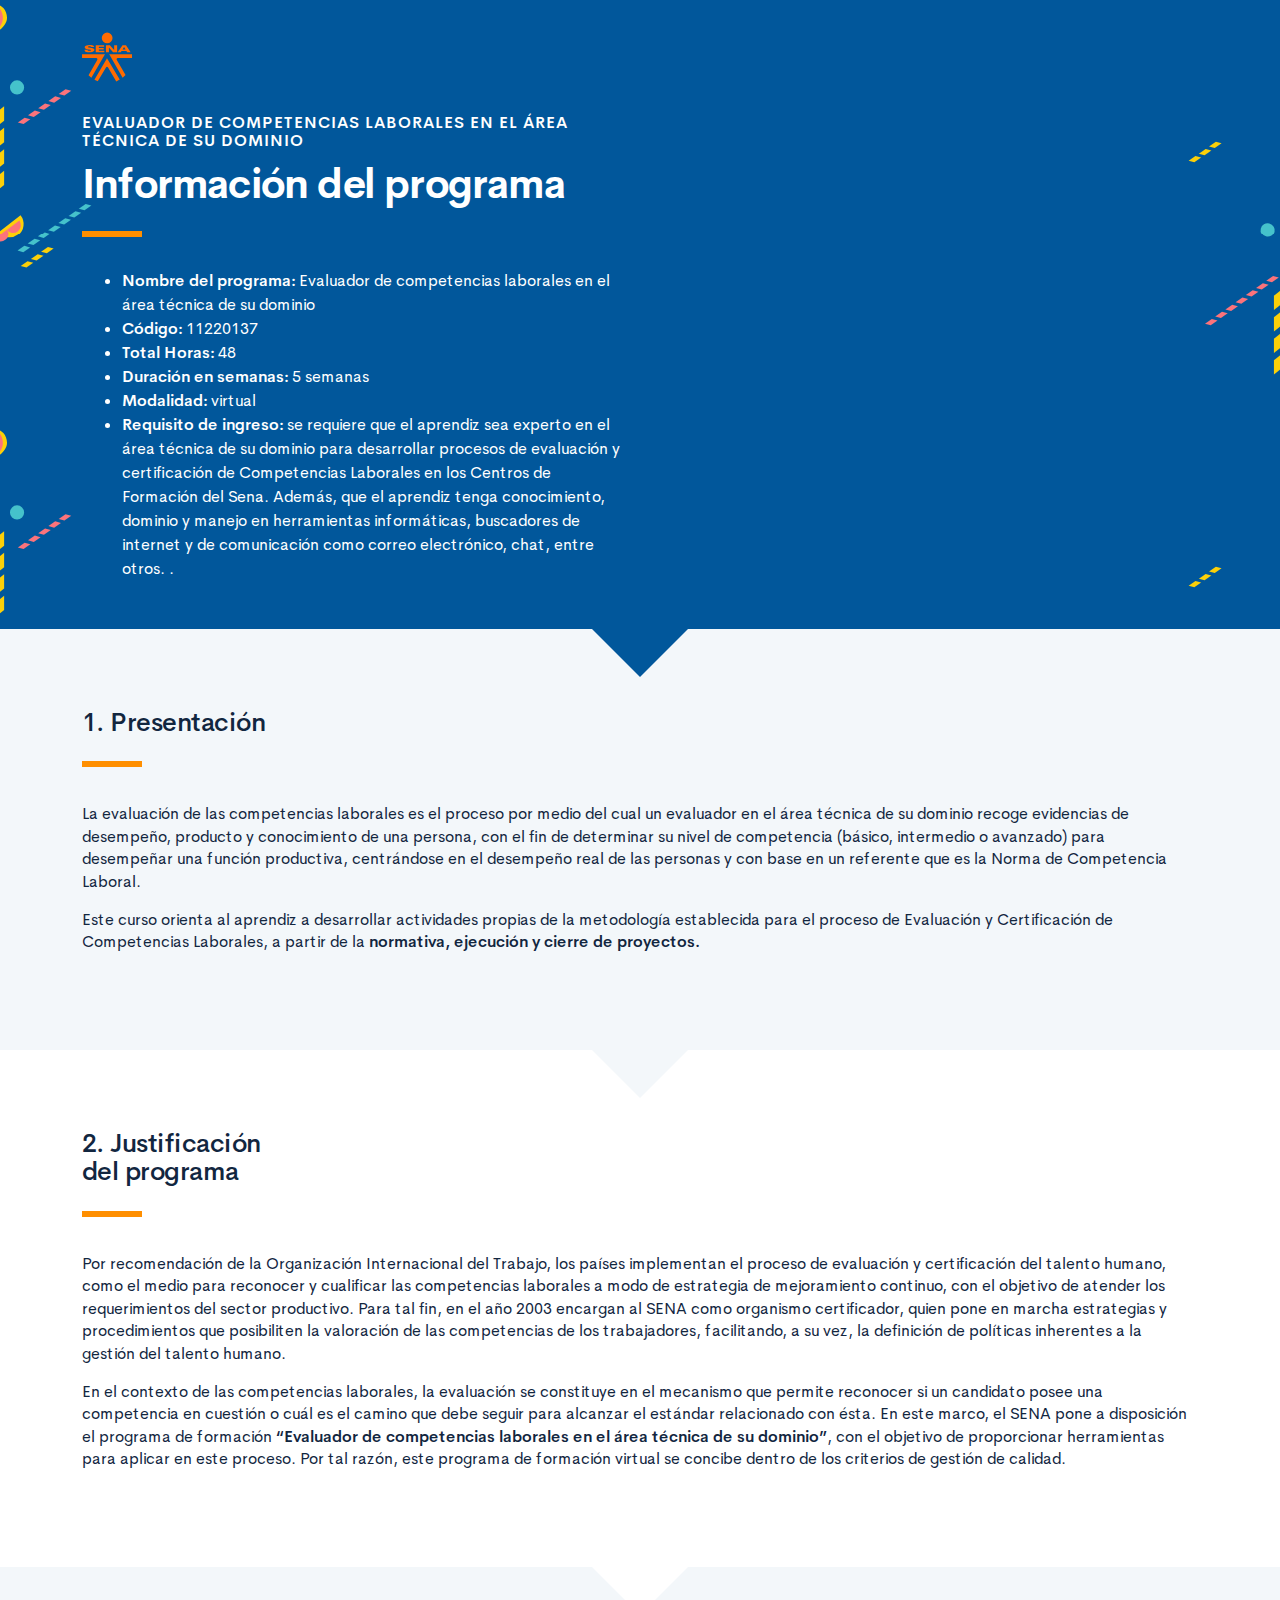
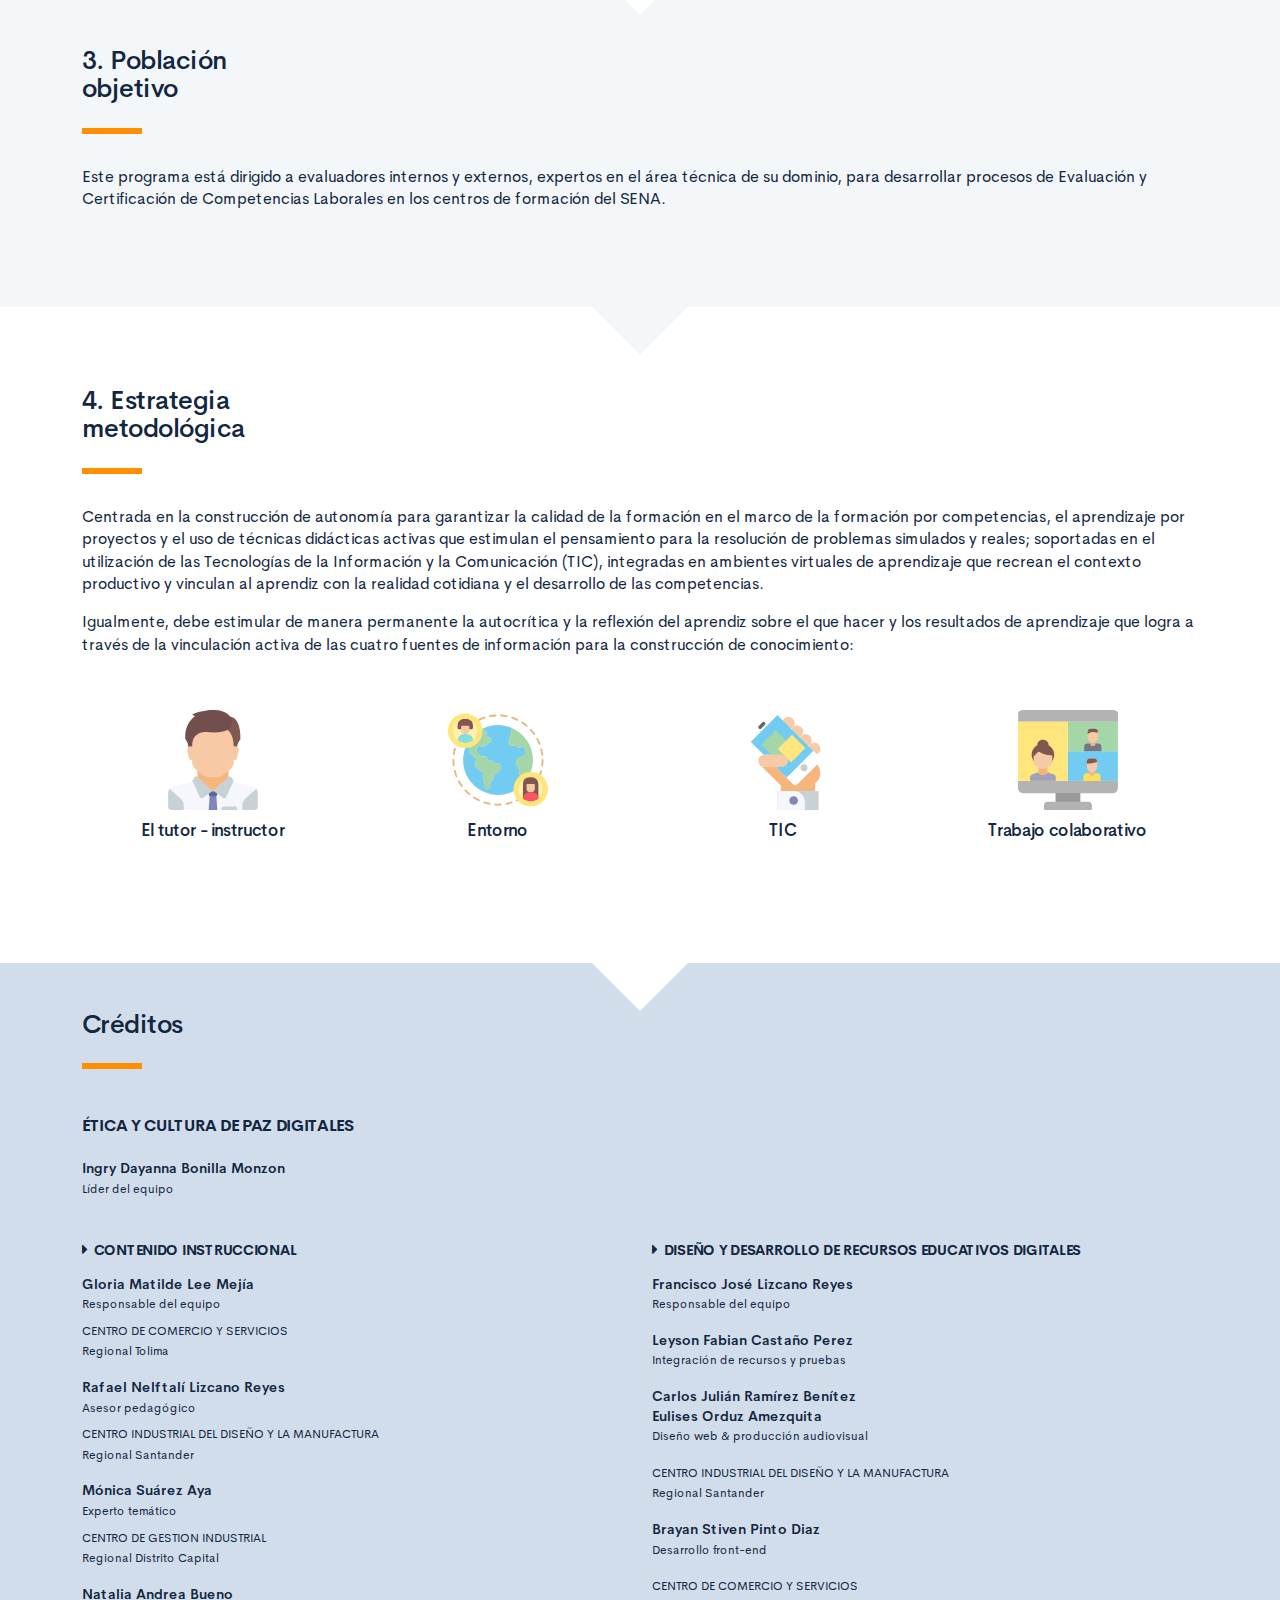
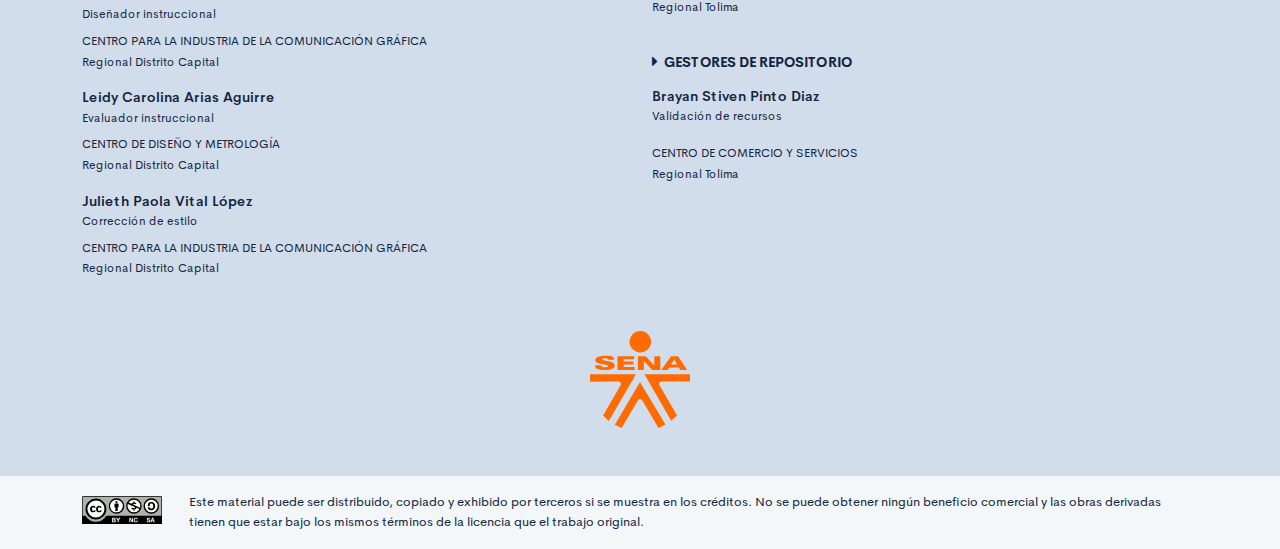
==== public/info.html @ 991fc665 "Se elimina el apartado de resultado de aprendizaje" ====
<!DOCTYPE html>
<html lang="es">
    <head>
        <meta charset="UTF-8">
        <meta name="viewport" content="width=device-width, user-scalable=no, initial-scale=1.0, maximum-scale=1.0, minimum-scale=1.0">
        <title>Información del programa: Salud Penitenciaria</title>
        <meta meta name="description" content="Ruta de aprendizaje programa Salud penitenciaria.">
        <link rel="icon" type="image/svg+xml" href="assets/images/logos/senaLogo.svg">
        <link rel="stylesheet" href="assets/fonts/feather/feather.css">
        <link rel="stylesheet" href="assets/fonts/fontawesome/css/font-awesome.css">
        <link href="assets/css/fancybox.css" rel="stylesheet">
        <link href="assets/css/animate.css" rel="stylesheet">
        <link rel="stylesheet" href="assets/css/main.css">
    </head>
    <body class="theme-dark page-header-textura" id="page-home">
        <header class="curso-presentacion page-header" id="CursoPresentacion">
            <div class="page-textura">
                <div class="container">
                    <div class="curso-topbar justify-content-center justify-content-md-start"><a class="curso-topbar__logo"><svg xmlns="http://www.w3.org/2000/svg" width="168.273" height="164.177" viewBox="0 0 168.273 164.177">
                                <path id="SENA_LOGO" data-name="SENA LOGO" d="M85.349,1a18.09,18.09,0,1,0,18.09,18.09h0A18.1,18.1,0,0,0,85.349,1ZM25.617,42.983a33.722,33.722,0,0,0-9.386,1.024,11.156,11.156,0,0,0-5.12,2.56A5.346,5.346,0,0,0,10.086,52.2c.683,1.707,2.56,2.9,4.608,3.584,4.437,1.536,9.386,1.877,13.994,2.731a5.1,5.1,0,0,1,2.389,1.024,1.369,1.369,0,0,1-.683,2.048,9.146,9.146,0,0,1-5.291.683A8.354,8.354,0,0,1,20.5,61.244a1.962,1.962,0,0,1-.853-2.389H9.233A7.663,7.663,0,0,0,10.6,63.463a7.59,7.59,0,0,0,4.267,2.389A28.541,28.541,0,0,0,23.4,66.876,52.426,52.426,0,0,0,35,66.023a11.043,11.043,0,0,0,5.8-2.9,5.358,5.358,0,0,0-1.365-8.533,21.267,21.267,0,0,0-5.8-2.048c-3.072-.683-5.973-1.024-9.045-1.536a9.114,9.114,0,0,1-3.072-.853,1.226,1.226,0,0,1,0-2.219,9.369,9.369,0,0,1,4.437-.683,10.554,10.554,0,0,1,4.608.853A1.877,1.877,0,0,1,31.59,49.81h9.9a5.669,5.669,0,0,0-1.195-3.584A8.875,8.875,0,0,0,35.515,43.5c-3.584-.341-6.827-.512-9.9-.512Zm21.333.683V67.217H75.792V62.1H57.531V57.489H73.744V52.54H57.531V48.786H75.109v-5.12Zm47.615,0H81.253V67.217H91.322V51.346l13.824,15.872h13.824V43.666H108.9v15.7Zm42.495,0L120.676,67.217h10.581l2.56-4.267H150.2l2.389,4.267h11.776l-15.53-23.551ZM142.35,49.3l5.12,8.533h-10.41ZM.7,74.044l.171,12.8L49,86.673c2.389.512,3.925,2.048,3.413,5.8l-29.7,51.711,9.557,9.045L78.01,74.044Zm91.646,0L137.4,152.89l9.9-8.874L117.433,92.3c-.512-3.584.853-5.291,3.413-5.8l48.127.171V74.044ZM84.837,87.185,42.512,159.546l11.264,5.461,28.159-47.615a4.283,4.283,0,0,1,2.9-1.195,4.681,4.681,0,0,1,3.072,1.195l28.159,47.786,11.605-5.973Z" transform="translate(-0.7 -1)" fill="#FF6B00" />
                            </svg>
                        </a></div>
                    <div class="curso-portada">
                        <div class="row align-items-center">
                            <div class="col-12 col-lg-6">
                                <h3 class="curso-subtitulo">Evaluador de competencias laborales en el área técnica de su dominio</h3>
                                <h1 class="curso-titulo">Información del programa</h1>
                                <div class="brand-line-primary"></div>
                                <p class="curso-descripcion">
                                <ul class="bg-brand-color-dark text-white">
                                    <li> <span><strong>Nombre del programa:</strong> Evaluador de competencias laborales en el área técnica de su dominio</span></li>
                                    <li> <span><strong>Código:</strong> 11220137</span></li>
                                    <li> <span><strong>Total Horas:</strong> 48</span></li>
                                    <li> <span><strong>Duración en semanas:</strong> 5 semanas</span></li>
                                    <li> <span><strong>Modalidad:</strong> virtual</span></li>
                                    <li> <span><strong>Requisito de ingreso:</strong> se requiere que el aprendiz sea experto en el área técnica de su dominio para desarrollar procesos de evaluación y certificación de Competencias Laborales en los Centros de Formación del Sena. Además, que el aprendiz tenga conocimiento, dominio y manejo en herramientas informáticas, buscadores de internet y de comunicación como correo electrónico, chat, entre otros. </i>.</span></li>
                                </ul>
                                </p>
                            </div>
                            <div class="col-12 col-lg-6">
                                <div class="embed-responsive embed-responsive-16by9"><iframe class="embed-responsive-item" width="560" height="315" src="https://www.youtube.com/embed/yAttOSxoYdc" frameborder="0" allow="accelerometer; autoplay; encrypted-media; gyroscope; picture-in-picture" allowfullscreen=""> </iframe></div>
                            </div>
                        </div>
                    </div>
                </div>
            </div>
        </header>
        <section class="section section-dark" id="Presentacion">
            <div class="container">
                <h1> 1. Presentación</h1>
                <div class="brand-line-primary"></div>
                <p class="mt-5">La evaluación de las competencias laborales es el proceso por medio del cual un evaluador en el área técnica de su dominio recoge evidencias de desempeño, producto y conocimiento de una persona, con el fin de determinar su nivel de competencia (básico, intermedio o avanzado) para desempeñar una función productiva, centrándose en el desempeño real de las personas y con base en un referente que es la Norma de Competencia Laboral.</p>
                <p>Este curso orienta al aprendiz a desarrollar actividades propias de la metodología establecida para el proceso de Evaluación y Certificación de Competencias Laborales, a partir de la <strong>normativa, ejecución y cierre de proyectos.</strong> </p>
            </div>
        </section>
        <section class="section section-light" id="Justificacion">
            <div class="container">
                <h1> 2. Justificación<br> del programa</h1>
                <div class="brand-line-primary"></div>
                <p class="mt-5">Por recomendación de la Organización Internacional del Trabajo, los países implementan el proceso de evaluación y certificación del talento humano, como el medio para reconocer y cualificar las competencias laborales a modo de estrategia de mejoramiento continuo, con el objetivo de atender los requerimientos del sector productivo. Para tal fin, en el año 2003 encargan al SENA como organismo certificador, quien pone en marcha estrategias y procedimientos que posibiliten la valoración de las competencias de los trabajadores, facilitando, a su vez, la definición de políticas inherentes a la gestión del talento humano.</p>
                <p>En el contexto de las competencias laborales, la evaluación se constituye en el mecanismo que permite reconocer si un candidato posee una competencia en cuestión o cuál es el camino que debe seguir para alcanzar el estándar relacionado con ésta. En este marco, el SENA pone a disposición el programa de formación <strong>“Evaluador de competencias laborales en el área técnica de su dominio”</strong>, con el objetivo de proporcionar herramientas para aplicar en este proceso. Por tal razón, este programa de formación virtual se concibe dentro de los criterios de gestión de calidad.</p>
            </div>
        </section>
        <section class="section section-dark" id="Poblacion">
            <div class="container">
                <h1> 3. Población <br>objetivo</h1>
                <div class="brand-line-primary"></div>
                <p>Este programa está dirigido a evaluadores internos y externos, expertos en el área técnica de su dominio, para desarrollar procesos de Evaluación y Certificación de Competencias Laborales en los centros de formación del SENA.</p>
            </div>
        </section>
        <section class="section section-light" id="Estrategia">
            <div class="container">
                <h1>4. Estrategia <br>metodológica</h1>
                <div class="brand-line-primary"></div>
                <p>Centrada en la construcción de autonomía para garantizar la calidad de la formación en el marco de la formación por competencias, el aprendizaje por proyectos y el uso de técnicas didácticas activas que estimulan el pensamiento para la resolución de problemas simulados y reales; soportadas en el utilización de las Tecnologías de la Información y la Comunicación (TIC), integradas en ambientes virtuales de aprendizaje que recrean el contexto productivo y vinculan al aprendiz con la realidad cotidiana y el desarrollo de las competencias. </p>
                <p>Igualmente, debe estimular de manera permanente la autocrítica y la reflexión del aprendiz sobre el que hacer y los resultados de aprendizaje que logra a través de la vinculación activa de las cuatro fuentes de información para la construcción de conocimiento: </p>
                <div class="row mt-4">
                    <article class="col-md-6 col-lg-3 my-2">
                        <div class="box bg-gray-200 d-flex flex-column justify-content-center align-items-center p-4 rounded-lg"><img class="img-fluid" src="assets/images/info/tutor.svg" style="width: 100px; height: 100px;">
                            <h3 class="my-3">El tutor - instructor</h3>
                        </div>
                    </article>
                    <article class="col-md-6 col-lg-3 my-2">
                        <div class="box bg-gray-200 d-flex flex-column justify-content-center align-items-center p-4 rounded-lg"><img class="img-fluid" src="assets/images/info/entorno.svg" style="width: 100px; height: 100px;">
                            <h3 class="my-3">Entorno</h3>
                        </div>
                    </article>
                    <article class="col-md-6 col-lg-3 my-2">
                        <div class="box bg-gray-200 d-flex flex-column justify-content-center align-items-center p-4 rounded-lg"><img class="img-fluid" src="assets/images/info/tic.svg" style="width: 100px; height: 100px;">
                            <h3 class="my-3">TIC</h3>
                        </div>
                    </article>
                    <article class="col-md-6 col-lg-3 my-2">
                        <div class="box bg-gray-200 d-flex flex-column justify-content-center align-items-center p-4 rounded-lg" style="height: 100%;"><img class="img-fluid" src="assets/images/info/colaborativo.svg" style="width: 100px; height: 100px;">
                            <h3 class="my-3">Trabajo colaborativo</h3>
                        </div>
                    </article>
                </div>
            </div>
        </section>
        <footer class="footer" id="Creditos">
            <div class="container">
                <h1>Créditos </h1>
                <div class="brand-line-primary"></div>
                <div class="row">
                    <div class="col-12 col-md-5">
                        <h3 class="footer-subtitulo mb-4">ÉTICA Y CULTURA DE PAZ DIGITALES </h3>
                        <p class="footer-texto mb-2"><strong>Ingry Dayanna Bonilla Monzon </strong><br /> <span class="text-small">Líder del equipo</span></p>
                    </div>
                </div>
                <div class="row mt-5">
                    <div class="col-12 col-md-6">
                        <h4 class="footer-subtitulo-2 mt-0">
                            <div class="fa fa-caret-right mr-2"></div>Contenido Instruccional
                        </h4>
                        <p class="footer-texto mb-2"><strong>Gloria Matilde Lee Mejía </strong><br /> <span class="text-small">Responsable del equipo</span></p>
                        <p class="footer-texto"><span class="text-small text-uppercase">Centro de Comercio y Servicios</span><br /><span class="text-small">Regional Tolima</span></p>
                        <p class="footer-texto mb-2"><strong>Rafael Nelftalí Lizcano Reyes</strong><br /> <span class="text-small">Asesor pedagógico<br /></span></p>
                        <p class="footer-texto"><span class="text-small text-uppercase">CENTRO INDUSTRIAL DEL DISEÑO Y LA MANUFACTURA </span><br /><span class="text-small">Regional Santander </span></p>
                        <p class="footer-texto mb-2"><strong>Mónica Suárez Aya</strong><br /><span class="text-small">Experto temático<br /></span></p>
                        <p class="footer-texto"><span class="text-small text-uppercase">Centro de Gestion Industrial</span><br /><span class="text-small">Regional Distrito Capital</span></p>
                        <p class="footer-texto mb-2"><strong>Natalia Andrea Bueno</strong><br /> <span class="text-small">Diseñador instruccional<br /></span></p>
                        <p class="footer-texto"><span class="text-small text-uppercase">Centro para La Industria de la Comunicación Gráfica</span><br /><span class="text-small">Regional Distrito Capital</span></p>
                        <p class="footer-texto mb-2"><strong>Leidy Carolina Arias Aguirre</strong><br /> <span class="text-small">Evaluador instruccional<br /></span></p>
                        <p class="footer-texto"><span class="text-small text-uppercase">Centro de Diseño y Metrología</span><br /><span class="text-small">Regional Distrito Capital</span></p>
                        <p class="footer-texto mb-2"><strong>Julieth Paola Vital López</strong><br /> <span class="text-small">Corrección de estilo<br /></span></p>
                        <p class="footer-texto"><span class="text-small text-uppercase">Centro para la Industria de la Comunicación Gráfica</span><br /><span class="text-small">Regional Distrito Capital </span></p>
                    </div>
                    <div class="col-12 col-md-6">
                        <h4 class="footer-subtitulo-2 mt-0">
                            <div class="fa fa-caret-right mr-2"></div>Diseño y desarrollo de recursos educativos digitales
                        </h4>
                        <p class="footer-texto"><strong>Francisco José Lizcano Reyes </strong><br /> <span class="text-small">Responsable del equipo<br /></span></p>
                        <p class="footer-texto"><strong>Leyson Fabian Castaño Perez</strong><br /> <span class="text-small">Integración de recursos y pruebas<br /></span></p>
                        <p class="footer-texto"> <strong>Carlos Julián Ramírez Benítez</strong><br />
                            <strong>Eulises Orduz Amezquita</strong><br /><span class="text-small">Diseño web & producción audiovisual<br /> </span></p>
                        <p class="footer-texto"><span class="text-small text-uppercase">CENTRO INDUSTRIAL DEL DISEÑO Y LA MANUFACTURA </span><br /><span class="text-small">Regional Santander</span></p>
                        <p class="footer-texto"> <strong>Brayan Stiven Pinto Diaz</strong><br /><span class="text-small">Desarrollo front-end<br /> </span></p>
                        <p class="footer-texto"><span class="text-small text-uppercase">Centro de comercio y servicios </span><br /><span class="text-small">Regional Tolima</span></p>
                        <h4 class="footer-subtitulo-2 mt-5">
                            <div class="fa fa-caret-right mr-2"></div>Gestores de repositorio
                        </h4>
                        <p class="footer-texto"><strong>Brayan Stiven Pinto Diaz</strong><br /> <span class="text-small">Validación de recursos<br /></span></p>
                        <p class="footer-texto"><span class="text-small text-uppercase">Centro de comercio y servicios </span><br /><span class="text-small">Regional Tolima</span></p>
                    </div>
                </div>
                <div class="row justify-content-center align-items-center mt-5"><img src="assets/images/logos/senaLogo.svg" style="max-width:100px" /></div>
            </div>
        </footer>
        <section id="cc">
            <div class="container">
                <div class="d-flex flex-column flex-sm-row"><span class="pr-3"><i class="icon cc"></i></span><span>Este material puede ser distribuido, copiado y exhibido por terceros si se muestra en los créditos. No se puede obtener ningún beneficio comercial y las obras derivadas tienen que estar bajo los mismos términos de la licencia que el trabajo original.</span></div>
            </div>
        </section>
    </body>
</html>
---- public/assets/fonts/feather/feather.css ----
@font-face {
  font-family: 'Feather';
  src:
    url('fonts/Feather.ttf?sdxovp') format('truetype'),
    url('fonts/Feather.woff?sdxovp') format('woff'),
    url('fonts/Feather.svg?sdxovp#Feather') format('svg');
  font-weight: normal;
  font-style: normal;
}

.fe {
  /* use !important to prevent issues with browser extensions that change fonts */
  font-family: 'Feather' !important;
  speak: none;
  font-style: normal;
  font-weight: normal;
  font-variant: normal;
  text-transform: none;
  line-height: 1;

  /* Better Font Rendering =========== */
  -webkit-font-smoothing: antialiased;
  -moz-osx-font-smoothing: grayscale;
}

.fe-activity:before {
  content: "\e900";
}
.fe-airplay:before {
  content: "\e901";
}
.fe-alert-circle:before {
  content: "\e902";
}
.fe-alert-octagon:before {
  content: "\e903";
}
.fe-alert-triangle:before {
  content: "\e904";
}
.fe-align-center:before {
  content: "\e905";
}
.fe-align-justify:before {
  content: "\e906";
}
.fe-align-left:before {
  content: "\e907";
}
.fe-align-right:before {
  content: "\e908";
}
.fe-anchor:before {
  content: "\e909";
}
.fe-aperture:before {
  content: "\e90a";
}
.fe-archive:before {
  content: "\e90b";
}
.fe-arrow-down:before {
  content: "\e90c";
}
.fe-arrow-down-circle:before {
  content: "\e90d";
}
.fe-arrow-down-left:before {
  content: "\e90e";
}
.fe-arrow-down-right:before {
  content: "\e90f";
}
.fe-arrow-left:before {
  content: "\e910";
}
.fe-arrow-left-circle:before {
  content: "\e911";
}
.fe-arrow-right:before {
  content: "\e912";
}
.fe-arrow-right-circle:before {
  content: "\e913";
}
.fe-arrow-up:before {
  content: "\e914";
}
.fe-arrow-up-circle:before {
  content: "\e915";
}
.fe-arrow-up-left:before {
  content: "\e916";
}
.fe-arrow-up-right:before {
  content: "\e917";
}
.fe-at-sign:before {
  content: "\e918";
}
.fe-award:before {
  content: "\e919";
}
.fe-bar-chart:before {
  content: "\e91a";
}
.fe-bar-chart-2:before {
  content: "\e91b";
}
.fe-battery:before {
  content: "\e91c";
}
.fe-battery-charging:before {
  content: "\e91d";
}
.fe-bell:before {
  content: "\e91e";
}
.fe-bell-off:before {
  content: "\e91f";
}
.fe-bluetooth:before {
  content: "\e920";
}
.fe-bold:before {
  content: "\e921";
}
.fe-book:before {
  content: "\e922";
}
.fe-book-open:before {
  content: "\e923";
}
.fe-bookmark:before {
  content: "\e924";
}
.fe-box:before {
  content: "\e925";
}
.fe-briefcase:before {
  content: "\e926";
}
.fe-calendar:before {
  content: "\e927";
}
.fe-camera:before {
  content: "\e928";
}
.fe-camera-off:before {
  content: "\e929";
}
.fe-cast:before {
  content: "\e92a";
}
.fe-check:before {
  content: "\e92b";
}
.fe-check-circle:before {
  content: "\e92c";
}
.fe-check-square:before {
  content: "\e92d";
}
.fe-chevron-down:before {
  content: "\e92e";
}
.fe-chevron-left:before {
  content: "\e92f";
}
.fe-chevron-right:before {
  content: "\e930";
}
.fe-chevron-up:before {
  content: "\e931";
}
.fe-chevrons-down:before {
  content: "\e932";
}
.fe-chevrons-left:before {
  content: "\e933";
}
.fe-chevrons-right:before {
  content: "\e934";
}
.fe-chevrons-up:before {
  content: "\e935";
}
.fe-chrome:before {
  content: "\e936";
}
.fe-circle:before {
  content: "\e937";
}
.fe-clipboard:before {
  content: "\e938";
}
.fe-clock:before {
  content: "\e939";
}
.fe-cloud:before {
  content: "\e93a";
}
.fe-cloud-drizzle:before {
  content: "\e93b";
}
.fe-cloud-lightning:before {
  content: "\e93c";
}
.fe-cloud-off:before {
  content: "\e93d";
}
.fe-cloud-rain:before {
  content: "\e93e";
}
.fe-cloud-snow:before {
  content: "\e93f";
}
.fe-code:before {
  content: "\e940";
}
.fe-codepen:before {
  content: "\e941";
}
.fe-command:before {
  content: "\e942";
}
.fe-compass:before {
  content: "\e943";
}
.fe-copy:before {
  content: "\e944";
}
.fe-corner-down-left:before {
  content: "\e945";
}
.fe-corner-down-right:before {
  content: "\e946";
}
.fe-corner-left-down:before {
  content: "\e947";
}
.fe-corner-left-up:before {
  content: "\e948";
}
.fe-corner-right-down:before {
  content: "\e949";
}
.fe-corner-right-up:before {
  content: "\e94a";
}
.fe-corner-up-left:before {
  content: "\e94b";
}
.fe-corner-up-right:before {
  content: "\e94c";
}
.fe-cpu:before {
  content: "\e94d";
}
.fe-credit-card:before {
  content: "\e94e";
}
.fe-crop:before {
  content: "\e94f";
}
.fe-crosshair:before {
  content: "\e950";
}
.fe-database:before {
  content: "\e951";
}
.fe-delete:before {
  content: "\e952";
}
.fe-disc:before {
  content: "\e953";
}
.fe-dollar-sign:before {
  content: "\e954";
}
.fe-download:before {
  content: "\e955";
}
.fe-download-cloud:before {
  content: "\e956";
}
.fe-droplet:before {
  content: "\e957";
}
.fe-edit:before {
  content: "\e958";
}
.fe-edit-2:before {
  content: "\e959";
}
.fe-edit-3:before {
  content: "\e95a";
}
.fe-external-link:before {
  content: "\e95b";
}
.fe-eye:before {
  content: "\e95c";
}
.fe-eye-off:before {
  content: "\e95d";
}
.fe-facebook:before {
  content: "\e95e";
}
.fe-fast-forward:before {
  content: "\e95f";
}
.fe-feather:before {
  content: "\e960";
}
.fe-file:before {
  content: "\e961";
}
.fe-file-minus:before {
  content: "\e962";
}
.fe-file-plus:before {
  content: "\e963";
}
.fe-file-text:before {
  content: "\e964";
}
.fe-film:before {
  content: "\e965";
}
.fe-filter:before {
  content: "\e966";
}
.fe-flag:before {
  content: "\e967";
}
.fe-folder:before {
  content: "\e968";
}
.fe-folder-minus:before {
  content: "\e969";
}
.fe-folder-plus:before {
  content: "\e96a";
}
.fe-gift:before {
  content: "\e96b";
}
.fe-git-branch:before {
  content: "\e96c";
}
.fe-git-commit:before {
  content: "\e96d";
}
.fe-git-merge:before {
  content: "\e96e";
}
.fe-git-pull-request:before {
  content: "\e96f";
}
.fe-github:before {
  content: "\e970";
}
.fe-gitlab:before {
  content: "\e971";
}
.fe-globe:before {
  content: "\e972";
}
.fe-grid:before {
  content: "\e973";
}
.fe-hard-drive:before {
  content: "\e974";
}
.fe-hash:before {
  content: "\e975";
}
.fe-headphones:before {
  content: "\e976";
}
.fe-heart:before {
  content: "\e977";
}
.fe-help-circle:before {
  content: "\e978";
}
.fe-home:before {
  content: "\e979";
}
.fe-image:before {
  content: "\e97a";
}
.fe-inbox:before {
  content: "\e97b";
}
.fe-info:before {
  content: "\e97c";
}
.fe-instagram:before {
  content: "\e97d";
}
.fe-italic:before {
  content: "\e97e";
}
.fe-layers:before {
  content: "\e97f";
}
.fe-layout:before {
  content: "\e980";
}
.fe-life-buoy:before {
  content: "\e981";
}
.fe-link:before {
  content: "\e982";
}
.fe-link-2:before {
  content: "\e983";
}
.fe-linkedin:before {
  content: "\e984";
}
.fe-list:before {
  content: "\e985";
}
.fe-loader:before {
  content: "\e986";
}
.fe-lock:before {
  content: "\e987";
}
.fe-log-in:before {
  content: "\e988";
}
.fe-log-out:before {
  content: "\e989";
}
.fe-mail:before {
  content: "\e98a";
}
.fe-map:before {
  content: "\e98b";
}
.fe-map-pin:before {
  content: "\e98c";
}
.fe-maximize:before {
  content: "\e98d";
}
.fe-maximize-2:before {
  content: "\e98e";
}
.fe-menu:before {
  content: "\e98f";
}
.fe-message-circle:before {
  content: "\e990";
}
.fe-message-square:before {
  content: "\e991";
}
.fe-mic:before {
  content: "\e992";
}
.fe-mic-off:before {
  content: "\e993";
}
.fe-minimize:before {
  content: "\e994";
}
.fe-minimize-2:before {
  content: "\e995";
}
.fe-minus:before {
  content: "\e996";
}
.fe-minus-circle:before {
  content: "\e997";
}
.fe-minus-square:before {
  content: "\e998";
}
.fe-monitor:before {
  content: "\e999";
}
.fe-moon:before {
  content: "\e99a";
}
.fe-more-horizontal:before {
  content: "\e99b";
}
.fe-more-vertical:before {
  content: "\e99c";
}
.fe-move:before {
  content: "\e99d";
}
.fe-music:before {
  content: "\e99e";
}
.fe-navigation:before {
  content: "\e99f";
}
.fe-navigation-2:before {
  content: "\e9a0";
}
.fe-octagon:before {
  content: "\e9a1";
}
.fe-package:before {
  content: "\e9a2";
}
.fe-paperclip:before {
  content: "\e9a3";
}
.fe-pause:before {
  content: "\e9a4";
}
.fe-pause-circle:before {
  content: "\e9a5";
}
.fe-percent:before {
  content: "\e9a6";
}
.fe-phone:before {
  content: "\e9a7";
}
.fe-phone-call:before {
  content: "\e9a8";
}
.fe-phone-forwarded:before {
  content: "\e9a9";
}
.fe-phone-incoming:before {
  content: "\e9aa";
}
.fe-phone-missed:before {
  content: "\e9ab";
}
.fe-phone-off:before {
  content: "\e9ac";
}
.fe-phone-outgoing:before {
  content: "\e9ad";
}
.fe-pie-chart:before {
  content: "\e9ae";
}
.fe-play:before {
  content: "\e9af";
}
.fe-play-circle:before {
  content: "\e9b0";
}
.fe-plus:before {
  content: "\e9b1";
}
.fe-plus-circle:before {
  content: "\e9b2";
}
.fe-plus-square:before {
  content: "\e9b3";
}
.fe-pocket:before {
  content: "\e9b4";
}
.fe-power:before {
  content: "\e9b5";
}
.fe-printer:before {
  content: "\e9b6";
}
.fe-radio:before {
  content: "\e9b7";
}
.fe-refresh-ccw:before {
  content: "\e9b8";
}
.fe-refresh-cw:before {
  content: "\e9b9";
}
.fe-repeat:before {
  content: "\e9ba";
}
.fe-rewind:before {
  content: "\e9bb";
}
.fe-rotate-ccw:before {
  content: "\e9bc";
}
.fe-rotate-cw:before {
  content: "\e9bd";
}
.fe-rss:before {
  content: "\e9be";
}
.fe-save:before {
  content: "\e9bf";
}
.fe-scissors:before {
  content: "\e9c0";
}
.fe-search:before {
  content: "\e9c1";
}
.fe-send:before {
  content: "\e9c2";
}
.fe-server:before {
  content: "\e9c3";
}
.fe-settings:before {
  content: "\e9c4";
}
.fe-share:before {
  content: "\e9c5";
}
.fe-share-2:before {
  content: "\e9c6";
}
.fe-shield:before {
  content: "\e9c7";
}
.fe-shield-off:before {
  content: "\e9c8";
}
.fe-shopping-bag:before {
  content: "\e9c9";
}
.fe-shopping-cart:before {
  content: "\e9ca";
}
.fe-shuffle:before {
  content: "\e9cb";
}
.fe-sidebar:before {
  content: "\e9cc";
}
.fe-skip-back:before {
  content: "\e9cd";
}
.fe-skip-forward:before {
  content: "\e9ce";
}
.fe-slack:before {
  content: "\e9cf";
}
.fe-slash:before {
  content: "\e9d0";
}
.fe-sliders:before {
  content: "\e9d1";
}
.fe-smartphone:before {
  content: "\e9d2";
}
.fe-speaker:before {
  content: "\e9d3";
}
.fe-square:before {
  content: "\e9d4";
}
.fe-star:before {
  content: "\e9d5";
}
.fe-stop-circle:before {
  content: "\e9d6";
}
.fe-sun:before {
  content: "\e9d7";
}
.fe-sunrise:before {
  content: "\e9d8";
}
.fe-sunset:before {
  content: "\e9d9";
}
.fe-tablet:before {
  content: "\e9da";
}
.fe-tag:before {
  content: "\e9db";
}
.fe-target:before {
  content: "\e9dc";
}
.fe-terminal:before {
  content: "\e9dd";
}
.fe-thermometer:before {
  content: "\e9de";
}
.fe-thumbs-down:before {
  content: "\e9df";
}
.fe-thumbs-up:before {
  content: "\e9e0";
}
.fe-toggle-left:before {
  content: "\e9e1";
}
.fe-toggle-right:before {
  content: "\e9e2";
}
.fe-trash:before {
  content: "\e9e3";
}
.fe-trash-2:before {
  content: "\e9e4";
}
.fe-trending-down:before {
  content: "\e9e5";
}
.fe-trending-up:before {
  content: "\e9e6";
}
.fe-triangle:before {
  content: "\e9e7";
}
.fe-truck:before {
  content: "\e9e8";
}
.fe-tv:before {
  content: "\e9e9";
}
.fe-twitter:before {
  content: "\e9ea";
}
.fe-type:before {
  content: "\e9eb";
}
.fe-umbrella:before {
  content: "\e9ec";
}
.fe-underline:before {
  content: "\e9ed";
}
.fe-unlock:before {
  content: "\e9ee";
}
.fe-upload:before {
  content: "\e9ef";
}
.fe-upload-cloud:before {
  content: "\e9f0";
}
.fe-user:before {
  content: "\e9f1";
}
.fe-user-check:before {
  content: "\e9f2";
}
.fe-user-minus:before {
  content: "\e9f3";
}
.fe-user-plus:before {
  content: "\e9f4";
}
.fe-user-x:before {
  content: "\e9f5";
}
.fe-users:before {
  content: "\e9f6";
}
.fe-video:before {
  content: "\e9f7";
}
.fe-video-off:before {
  content: "\e9f8";
}
.fe-voicemail:before {
  content: "\e9f9";
}
.fe-volume:before {
  content: "\e9fa";
}
.fe-volume-1:before {
  content: "\e9fb";
}
.fe-volume-2:before {
  content: "\e9fc";
}
.fe-volume-x:before {
  content: "\e9fd";
}
.fe-watch:before {
  content: "\e9fe";
}
.fe-wifi:before {
  content: "\e9ff";
}
.fe-wifi-off:before {
  content: "\ea00";
}
.fe-wind:before {
  content: "\ea01";
}
.fe-x:before {
  content: "\ea02";
}
.fe-x-circle:before {
  content: "\ea03";
}
.fe-x-square:before {
  content: "\ea04";
}
.fe-youtube:before {
  content: "\ea05";
}
.fe-zap:before {
  content: "\ea06";
}
.fe-zap-off:before {
  content: "\ea07";
}
.fe-zoom-in:before {
  content: "\ea08";
}
.fe-zoom-out:before {
  content: "\ea09";
}
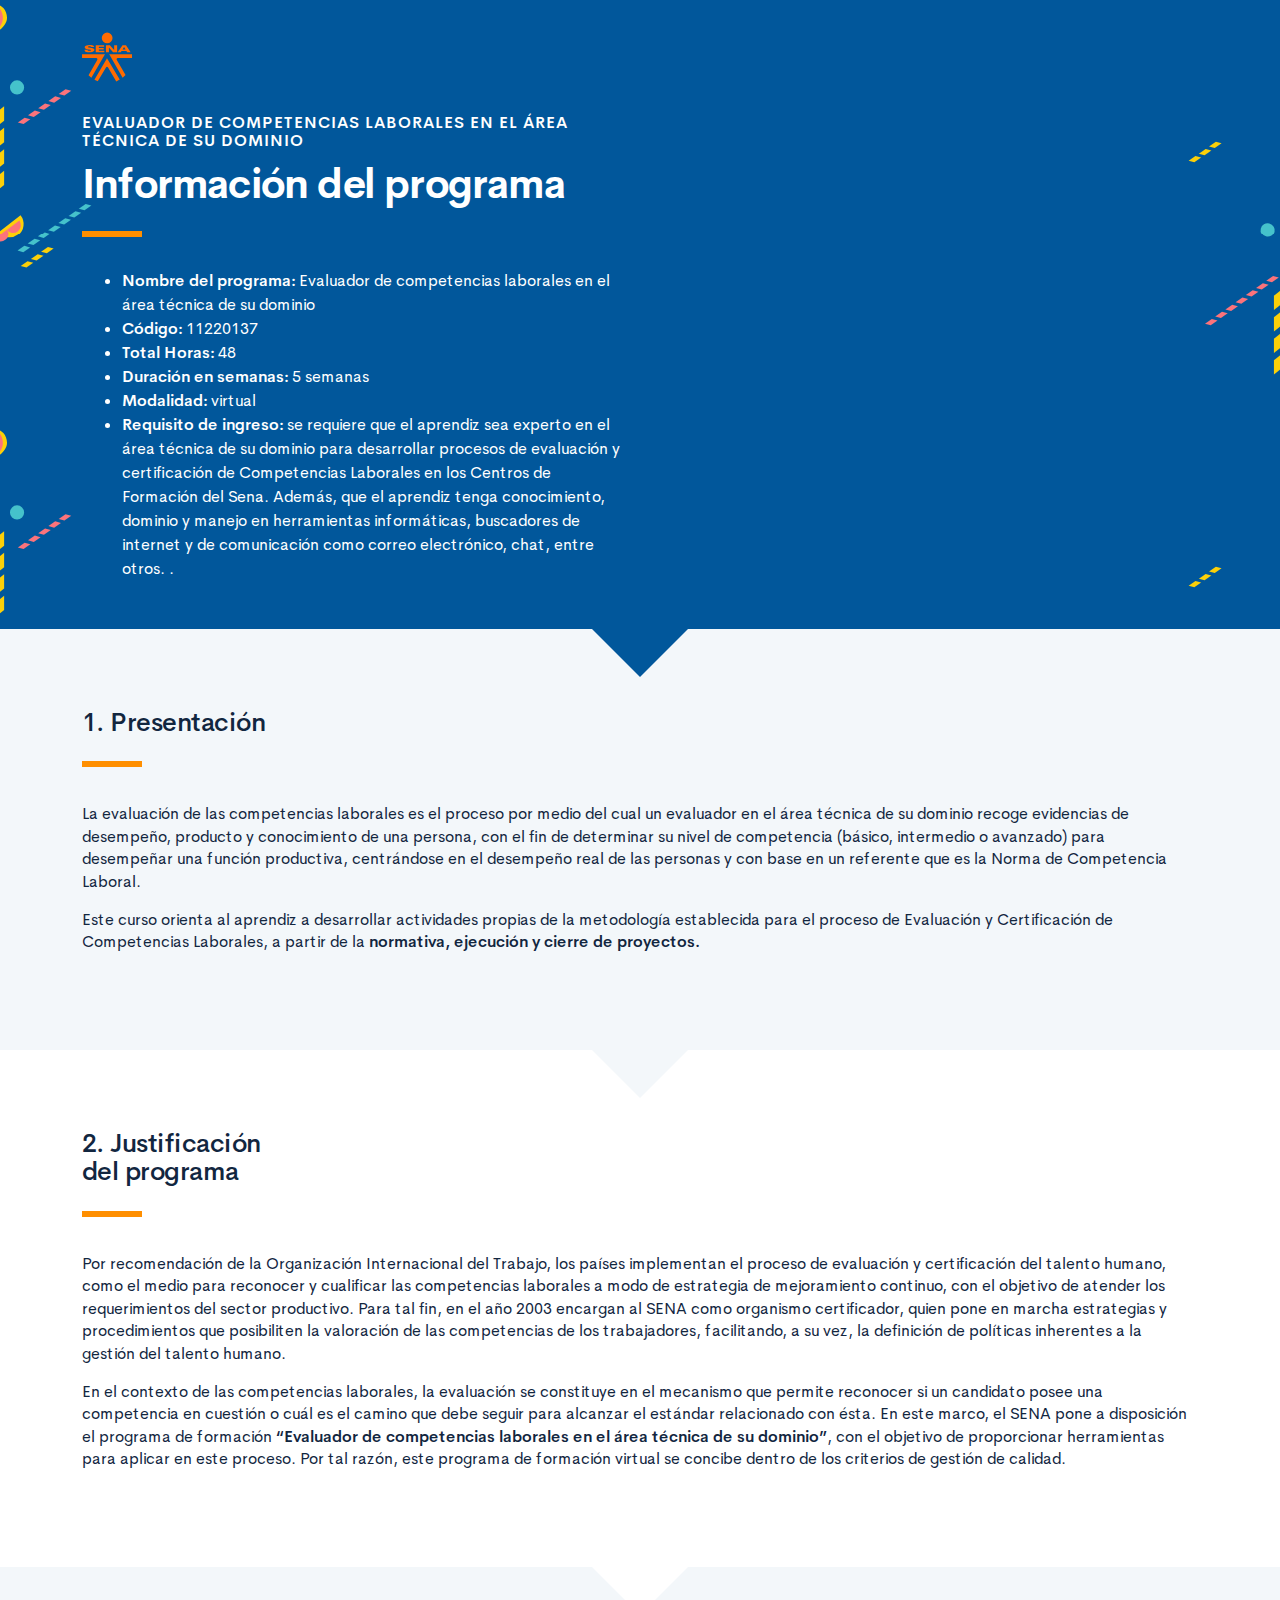
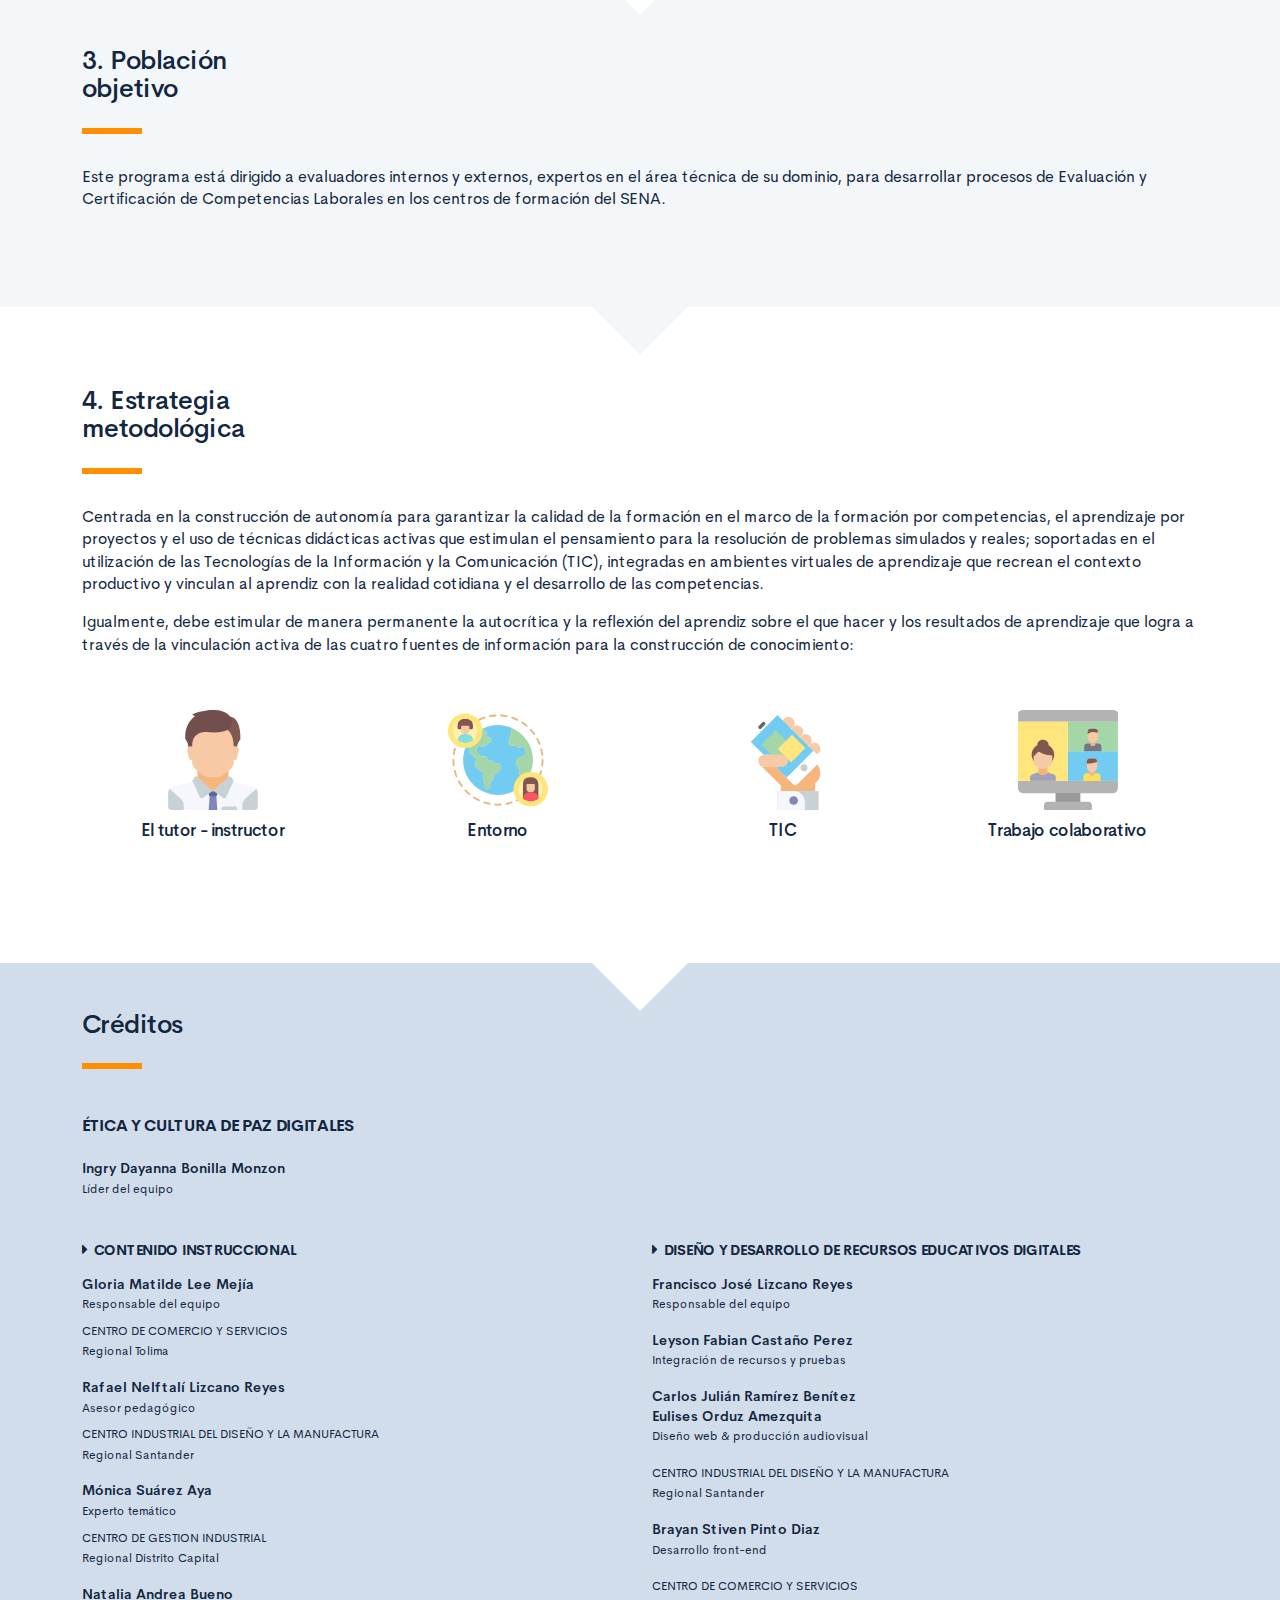
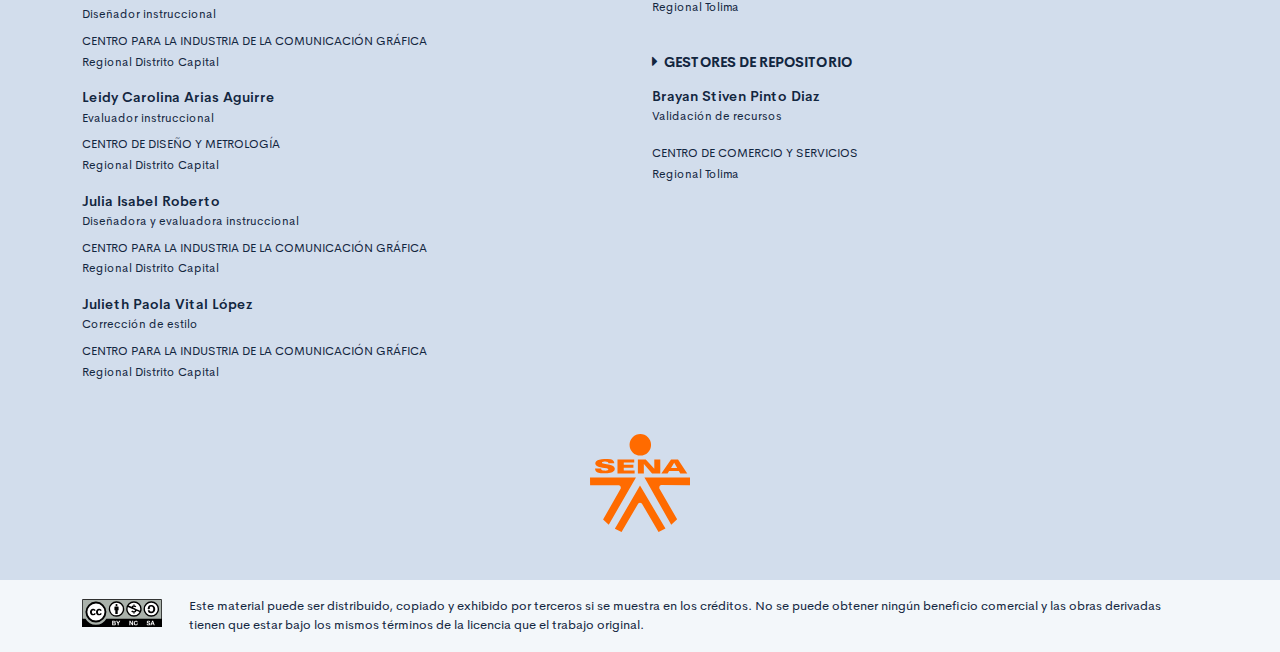
==== commit 8d2cace6: "Se realizan correcciones solicitadas por  Diseño Instruccional" ====
--- a/public/info.html
+++ b/public/info.html
@@ -123,6 +123,8 @@
                         <p class="footer-texto"><span class="text-small text-uppercase">Centro para La Industria de la Comunicación Gráfica</span><br /><span class="text-small">Regional Distrito Capital</span></p>
                         <p class="footer-texto mb-2"><strong>Leidy Carolina Arias Aguirre</strong><br /> <span class="text-small">Evaluador instruccional<br /></span></p>
                         <p class="footer-texto"><span class="text-small text-uppercase">Centro de Diseño y Metrología</span><br /><span class="text-small">Regional Distrito Capital</span></p>
+                        <p class="footer-texto mb-2"><strong>Julia Isabel Roberto</strong><br /> <span class="text-small">Diseñadora y evaluadora instruccional<br /></span></p>
+                        <p class="footer-texto"><span class="text-small text-uppercase">Centro para la Industria de la Comunicación Gráfica</span><br /><span class="text-small">Regional Distrito Capital </span></p>
                         <p class="footer-texto mb-2"><strong>Julieth Paola Vital López</strong><br /> <span class="text-small">Corrección de estilo<br /></span></p>
                         <p class="footer-texto"><span class="text-small text-uppercase">Centro para la Industria de la Comunicación Gráfica</span><br /><span class="text-small">Regional Distrito Capital </span></p>
                     </div>
